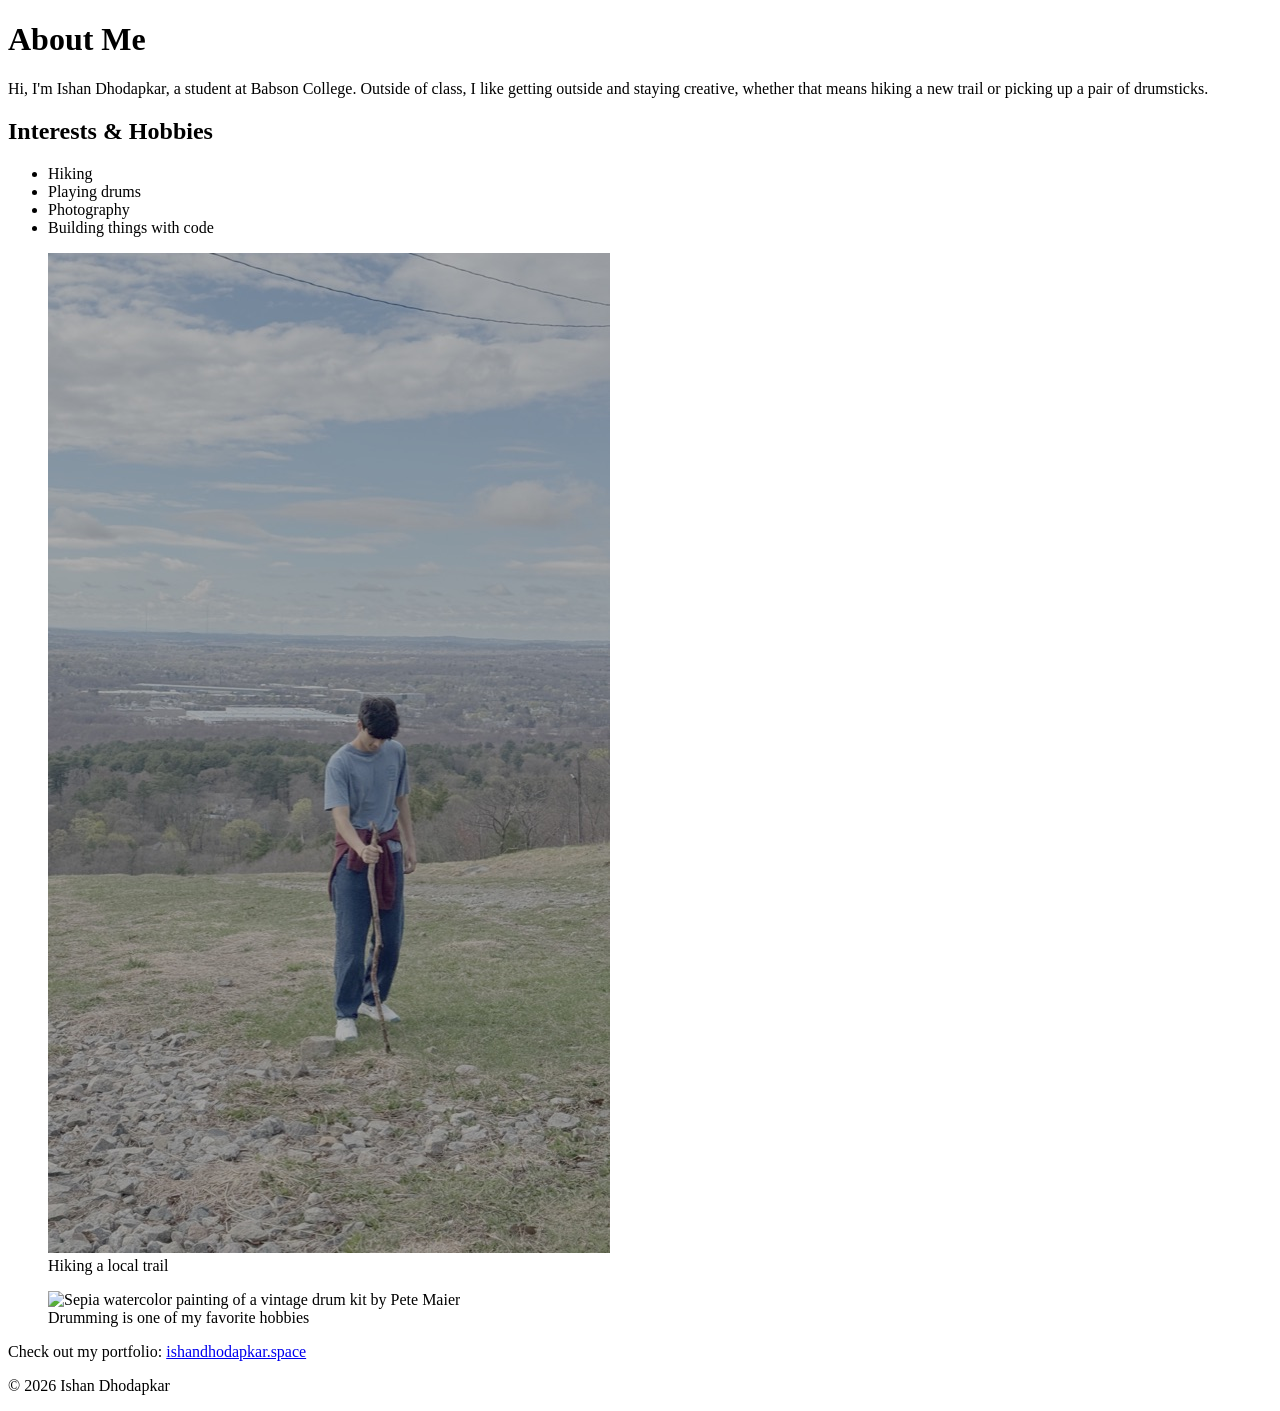
==== about-me.html @ 2cf3e56f "Add about-me.html AI-generated page with heading, paragraph, list, link, one local image and one URL" ====
<!DOCTYPE html>
<html lang="en">
<head>
  <meta charset="UTF-8">
  <title>About Me - Ishan Dhodapkar</title>
</head>
<body>

  <header>
    <h1>About Me</h1>
  </header>

  <main>
    <p>
      Hi, I'm Ishan Dhodapkar, a student at Babson College. Outside of class,
      I like getting outside and staying creative, whether that means hiking
      a new trail or picking up a pair of drumsticks.
    </p>

    <h2>Interests &amp; Hobbies</h2>
    <ul>
      <li>Hiking</li>
      <li>Playing drums</li>
      <li>Photography</li>
      <li>Building things with code</li>
    </ul>

    <figure>
      <img src="images/profile.jpg" alt="Ishan standing on a hilltop overlooking a wooded valley, holding a walking stick">
      <figcaption>Hiking a local trail</figcaption>
    </figure>

    <figure>
      <img src="https://images.fineartamerica.com/images-medium-large-5/vintage-drums-pete-maier.jpg" alt="Sepia watercolor painting of a vintage drum kit by Pete Maier">
      <figcaption>Drumming is one of my favorite hobbies</figcaption>
    </figure>

    <p>
      Check out my portfolio: <a href="https://www.ishandhodapkar.space/">ishandhodapkar.space</a>
    </p>
  </main>

  <footer>
    <p>&copy; 2026 Ishan Dhodapkar</p>
  </footer>

</body>
</html>
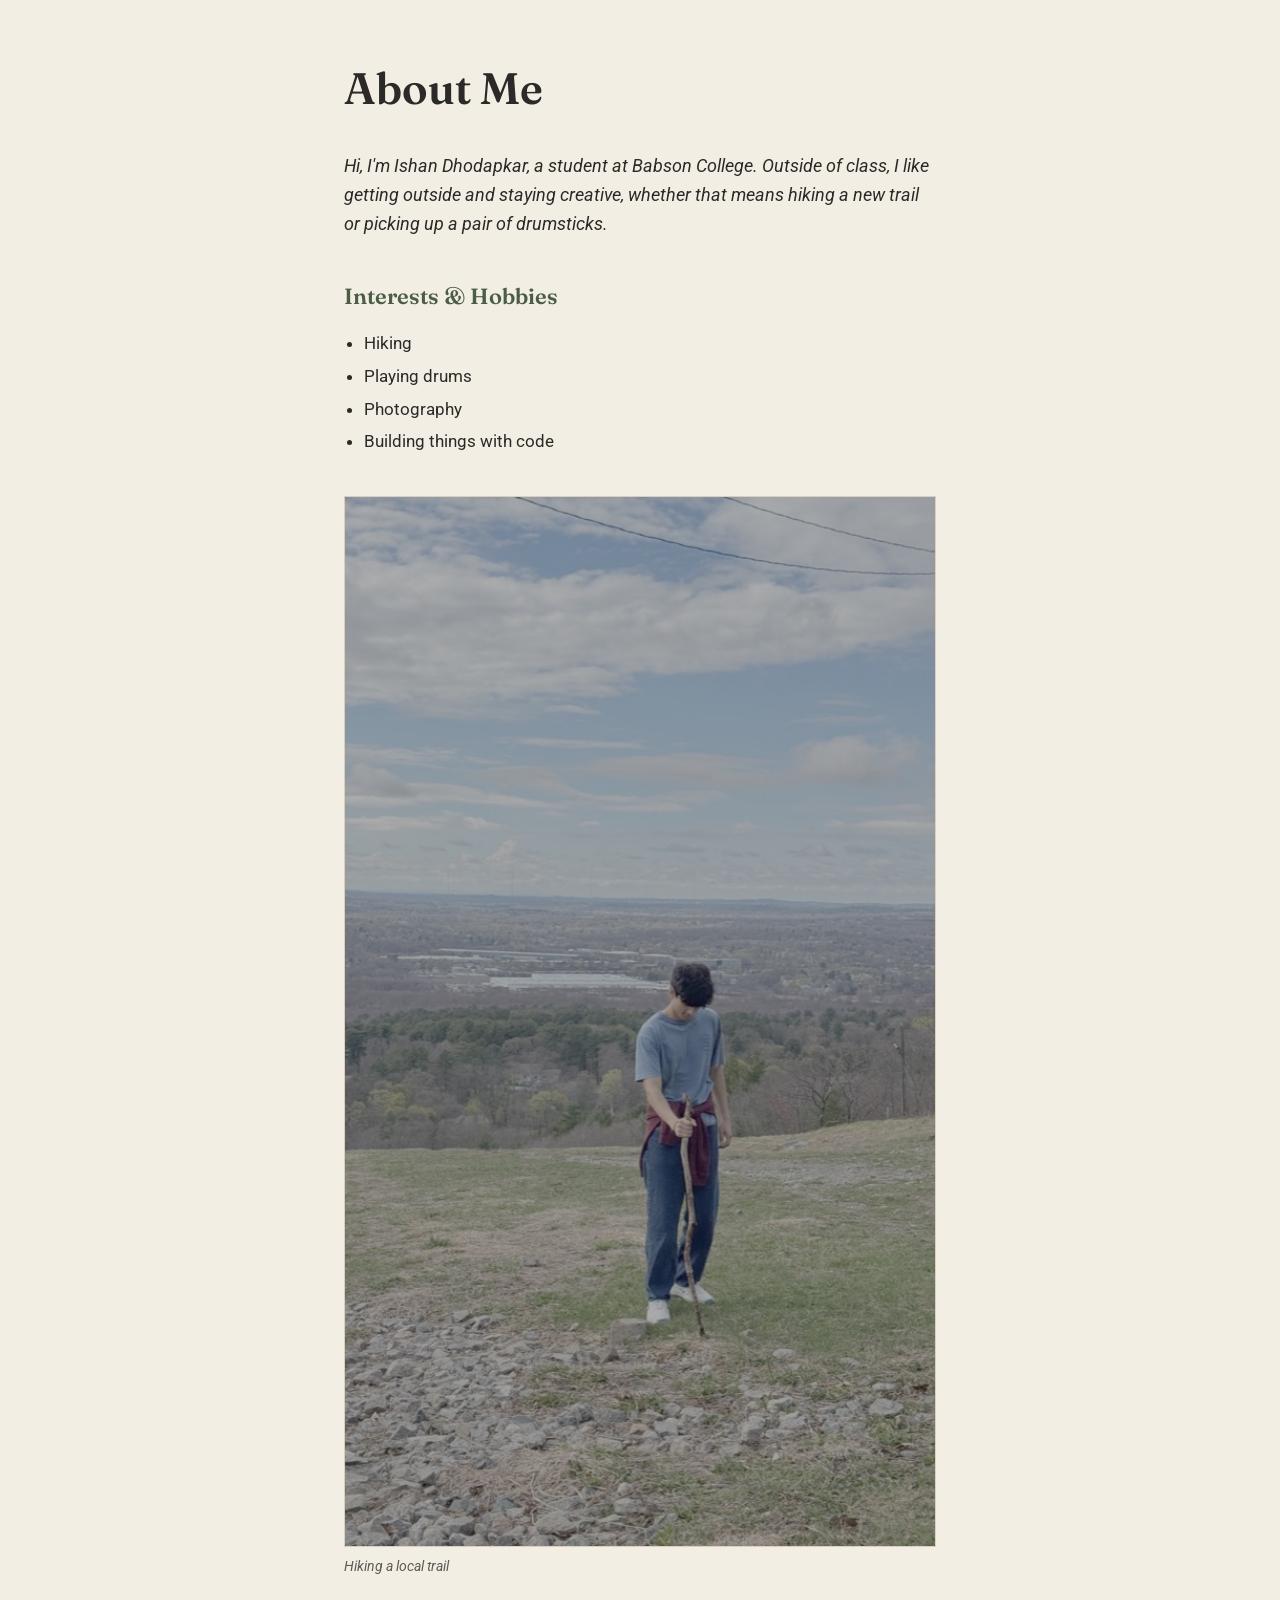
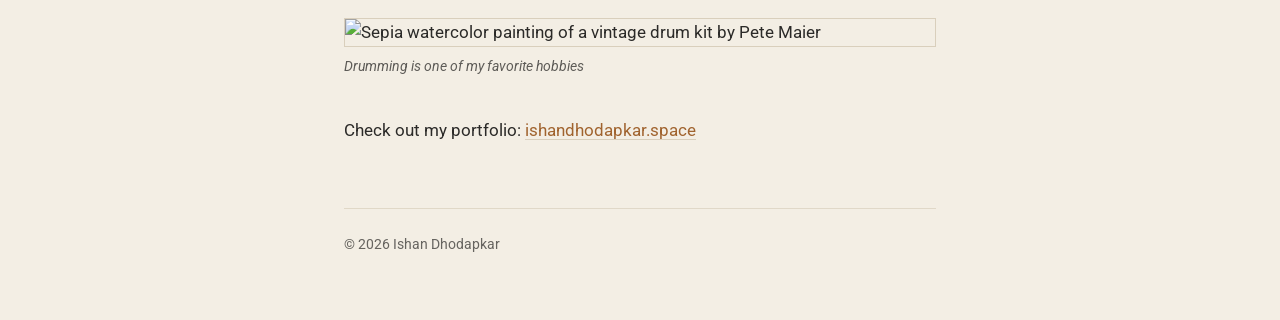
==== commit 0b070320: "Move styles to css/styles.css and improve about-me styling Extract inline <style> block into an exte" ====
--- a/about-me.html
+++ b/about-me.html
@@ -3,6 +3,10 @@
 <head>
   <meta charset="UTF-8">
   <title>About Me - Ishan Dhodapkar</title>
+  <link rel="preconnect" href="https://fonts.googleapis.com">
+  <link rel="preconnect" href="https://fonts.gstatic.com" crossorigin>
+  <link href="https://fonts.googleapis.com/css2?family=Fraunces:opsz,wght@9..144,500;9..144,600&family=Roboto:wght@400;500&display=swap" rel="stylesheet">
+  <link rel="stylesheet" href="css/styles.css">
 </head>
 <body>
 
@@ -11,7 +15,7 @@
   </header>
 
   <main>
-    <p>
+    <p class="intro">
       Hi, I'm Ishan Dhodapkar, a student at Babson College. Outside of class,
       I like getting outside and staying creative, whether that means hiking
       a new trail or picking up a pair of drumsticks.
--- a/css/styles.css
+++ b/css/styles.css
@@ -0,0 +1,134 @@
+:root {
+  --color-bg: #f3eee4;
+  --color-ink: #2b2a28;
+  --color-moss: #4b5d45;
+  --color-rust: #a0632e;
+  --color-line: #d9cfbc;
+  --font-display: 'Fraunces', serif;
+  --font-body: 'Roboto', sans-serif;
+  --space-1: 0.5rem;
+  --space-2: 1rem;
+  --space-3: 1.5rem;
+  --space-4: 2.5rem;
+  --space-5: 4rem;
+}
+
+* {
+  box-sizing: border-box;
+}
+
+body {
+  background: var(--color-bg);
+  color: var(--color-ink);
+  font-family: var(--font-body);
+  font-size: 1.0625rem;
+  line-height: 1.6;
+  max-width: 640px;
+  margin: 0 auto;
+  padding: var(--space-5) var(--space-3);
+}
+
+header {
+  margin-bottom: var(--space-4);
+}
+
+h1 {
+  font-family: var(--font-display);
+  font-size: 2.75rem;
+  font-weight: 600;
+  line-height: 1.1;
+  margin: 0;
+}
+
+h2 {
+  font-family: var(--font-display);
+  font-size: 1.375rem;
+  font-weight: 600;
+  color: var(--color-moss);
+  margin: var(--space-4) 0 var(--space-2);
+}
+
+p {
+  font-style: normal;
+  margin: 0 0 var(--space-3);
+}
+
+.intro {
+  font-style: italic;
+  font-size: 1.125rem;
+  max-width: 60ch;
+}
+
+ul {
+  padding-left: 1.25rem;
+  margin: 0 0 var(--space-4);
+}
+
+li {
+  margin-bottom: 0.35rem;
+}
+
+a {
+  color: var(--color-rust);
+  text-decoration: underline;
+  text-decoration-color: var(--color-line);
+  text-underline-offset: 3px;
+  transition: color 0.15s ease, text-decoration-color 0.15s ease;
+}
+
+a:hover {
+  color: var(--color-moss);
+  text-decoration-color: var(--color-moss);
+}
+
+a:focus-visible {
+  outline: 2px solid var(--color-moss);
+  outline-offset: 3px;
+}
+
+figure {
+  margin: var(--space-4) 0;
+}
+
+figure img {
+  width: 100%;
+  height: auto;
+  display: block;
+  border: 1px solid var(--color-line);
+}
+
+figcaption {
+  margin-top: var(--space-1);
+  font-size: 0.875rem;
+  font-style: italic;
+  color: var(--color-ink);
+  opacity: 0.75;
+}
+
+footer {
+  margin-top: var(--space-5);
+  padding-top: var(--space-3);
+  border-top: 1px solid var(--color-line);
+  font-size: 0.875rem;
+  opacity: 0.7;
+}
+
+footer p {
+  margin: 0;
+}
+
+@media (prefers-reduced-motion: reduce) {
+  a {
+    transition: none;
+  }
+}
+
+@media (max-width: 480px) {
+  body {
+    padding: var(--space-4) var(--space-2);
+  }
+
+  h1 {
+    font-size: 2.1rem;
+  }
+}
